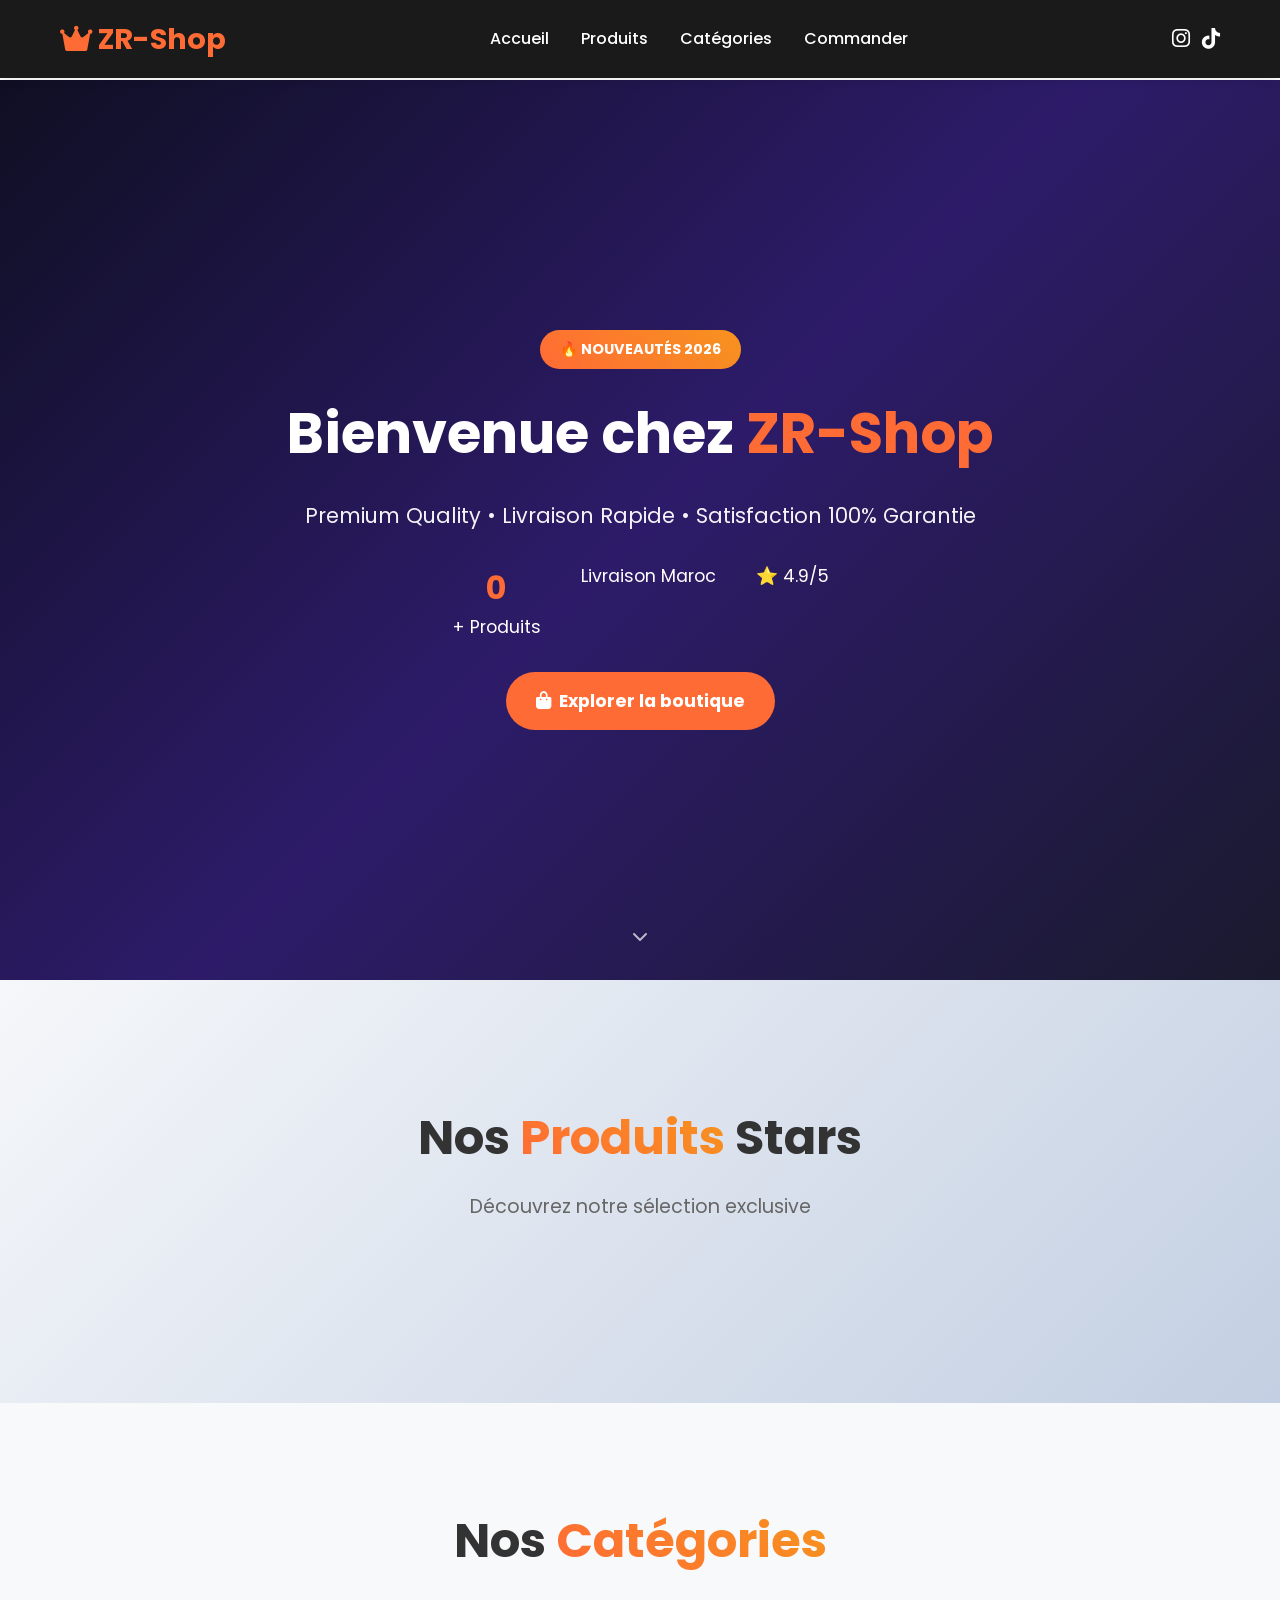
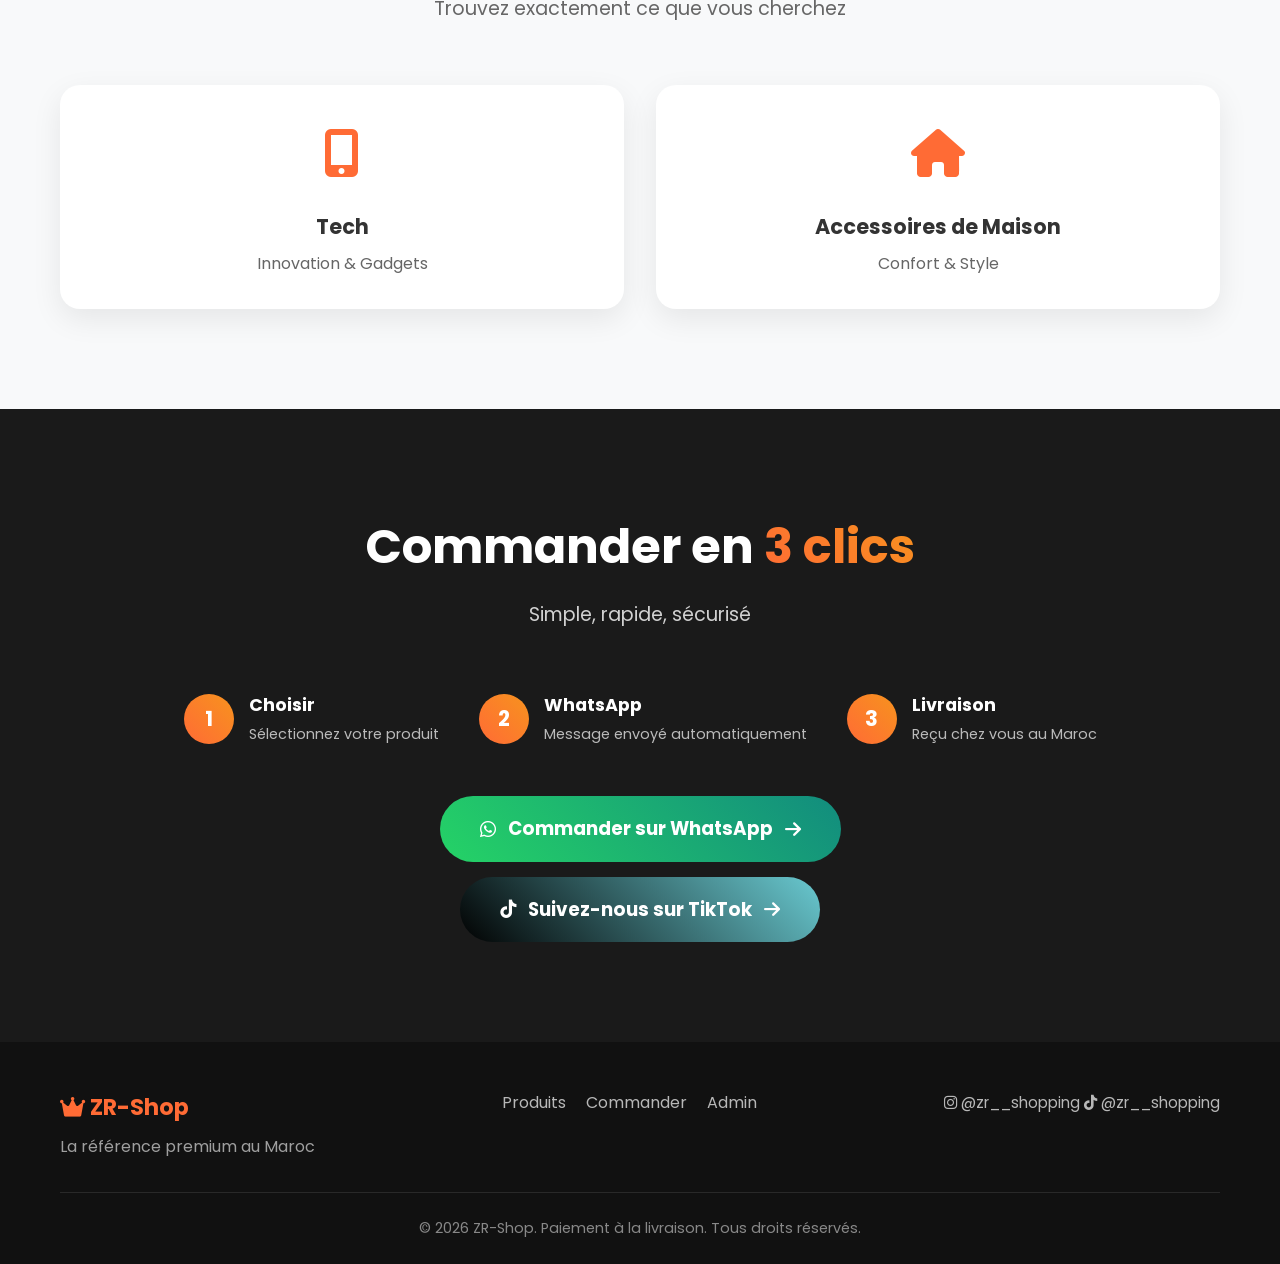
==== index.html @ 5c5ef99a "Add files via upload" ====
<!DOCTYPE html>
<html lang="fr">
<head>
    <meta charset="UTF-8">
    <meta name="viewport" content="width=device-width, initial-scale=1.0">
    <title>ZR-Shop - Boutique Premium 🔥</title>
    <link rel="stylesheet" href="style.css">
    <link href="https://cdnjs.cloudflare.com/ajax/libs/font-awesome/6.0.0/css/all.min.css" rel="stylesheet">
    <link href="https://fonts.googleapis.com/css2?family=Poppins:wght@300;400;500;600;700&display=swap" rel="stylesheet">
</head>
<body>
    <header>
        <nav class="navbar">
            <div class="nav-container">
                <div class="logo">
                    <h2><i class="fas fa-crown"></i> ZR-Shop</h2>
                </div>
                <ul class="nav-menu">
                    <li><a href="#home">Accueil</a></li>
                    <li><a href="#products">Produits</a></li>
                    <li><a href="#categories">Catégories</a></li>
                    <li><a href="#contact">Commander</a></li>
                </ul>
                <div class="nav-actions">
                    <a href="https://instagram.com/zr__shopping" class="nav-social" target="_blank">
                        <i class="fab fa-instagram"></i>
                    </a>
                    <a href="https://tiktok.com/@zr__shopping" class="nav-social" target="_blank">
                        <i class="fab fa-tiktok"></i>
                    </a>
                    <div class="hamburger">
                        <span></span><span></span><span></span>
                    </div>
                </div>
            </div>
        </nav>
    </header>

    <main>
        <section id="home" class="hero">
            <div class="hero-bg"></div>
            <div class="hero-content">
                <div class="badge">🔥 NOUVEAUTÉS 2026</div>
                <h1>Bienvenue chez <span>ZR-Shop</span></h1>
                <p class="hero-subtitle">Premium Quality • Livraison Rapide • Satisfaction 100% Garantie</p>
                <div class="hero-stats">
                    <div><span id="productsCountHero">0</span>+ Produits</div>
                    <div>Livraison Maroc</div>
                    <div>⭐ 4.9/5</div>
                </div>
                <div class="hero-buttons">
                    <a href="#products" class="cta-button primary">
                        <i class="fas fa-shopping-bag"></i> Explorer la boutique
                    </a>
                </div>
            </div>
            <div class="scroll-indicator"><i class="fas fa-chevron-down"></i></div>
        </section>

        <section id="products" class="products premium">
            <div class="container">
                <div class="section-header">
                    <h2>Nos <span>Produits</span> Stars</h2>
                    <p>Découvrez notre sélection exclusive</p>
                </div>
                <div class="products-grid" id="productsGrid"></div>
                <div class="load-more" id="loadMoreBtn" style="display:none;">
                    <button class="cta-button outline" onclick="zrshop.visibleProducts+=6;zrshop.renderProducts();">Charger plus</button>
                </div>
            </div>
        </section>

        <section id="categories" class="categories">
            <div class="container">
                <div class="section-header">
                    <h2>Nos <span>Catégories</span></h2>
                    <p>Trouvez exactement ce que vous cherchez</p>
                </div>
                <div class="categories-grid">
                    <div class="category-card" data-category="Tech">
                        <div class="category-icon"><i class="fas fa-mobile-alt"></i></div>
                        <h3>Tech</h3><p>Innovation & Gadgets</p>
                    </div>
                    <div class="category-card" data-category="Accessoires de Maison">
                        <div class="category-icon"><i class="fas fa-home"></i></div>
                        <h3>Accessoires de Maison</h3><p>Confort & Style</p>
                    </div>
                </div>
            </div>
        </section>

        <section id="contact" class="contact">
            <div class="container">
                <div class="section-header light">
                    <h2>Commander en <span>3 clics</span></h2>
                    <p>Simple, rapide, sécurisé</p>
                </div>
                <div class="order-steps">
                    <div class="step">
                        <div class="step-number">1</div>
                        <div class="step-content"><h3>Choisir</h3><p>Sélectionnez votre produit</p></div>
                    </div>
                    <div class="step">
                        <div class="step-number">2</div>
                        <div class="step-content"><h3>WhatsApp</h3><p>Message envoyé automatiquement</p></div>
                    </div>
                    <div class="step">
                        <div class="step-number">3</div>
                        <div class="step-content"><h3>Livraison</h3><p>Reçu chez vous au Maroc</p></div>
                    </div>
                </div>
                <div class="instagram-cta">
                    <a href="https://wa.me/212728805714" target="_blank" class="instagram-btn giant whatsapp-btn">
                        <i class="fab fa-whatsapp"></i>
                        <span>Commander sur WhatsApp</span>
                        <i class="fas fa-arrow-right"></i>
                    </a>
                    <a href="https://tiktok.com/@zr__shopping" target="_blank" class="instagram-btn giant tiktok-btn">
                        <i class="fab fa-tiktok"></i>
                        <span>Suivez-nous sur TikTok</span>
                        <i class="fas fa-arrow-right"></i>
                    </a>
                </div>
            </div>
        </section>
    </main>

    <footer>
        <div class="container">
            <div class="footer-content">
                <div class="footer-brand">
                    <h3><i class="fas fa-crown"></i> ZR-Shop</h3>
                    <p>La référence premium au Maroc</p>
                </div>
                <div class="footer-links">
                    <a href="#products">Produits</a>
                    <a href="#contact">Commander</a>
                    <a href="admin.html">Admin</a>
                </div>
                <div class="footer-social">
                    <a href="https://instagram.com/zr__shopping" target="_blank">
                        <i class="fab fa-instagram"></i> @zr__shopping
                    </a>
                    <a href="https://tiktok.com/@zr__shopping" target="_blank">
                        <i class="fab fa-tiktok"></i> @zr__shopping
                    </a>
                </div>
            </div>
            <div class="footer-bottom">
                <p>&copy; 2026 ZR-Shop. Paiement à la livraison. Tous droits réservés.</p>
            </div>
        </div>
    </footer>

    <script src="script.js"></script>
</body>
</html>
---- style.css ----
* { margin:0; padding:0; box-sizing:border-box; }
body { font-family:'Poppins','Arial',sans-serif; line-height:1.6; color:#333; }
.container { max-width:1200px; margin:0 auto; padding:0 20px; }

/* ── NAVBAR ── */
.navbar { background:#1a1a1a; padding:1rem 0; position:fixed; width:100%; top:0; z-index:1000; box-shadow:0 2px 10px rgba(0,0,0,0.1); }
.nav-container { max-width:1200px; margin:0 auto; padding:0 20px; display:flex; justify-content:space-between; align-items:center; }
.logo h2 { color:#ff6b35; font-size:1.8rem; }
.nav-menu { display:flex; list-style:none; gap:2rem; }
.nav-menu a { color:white; text-decoration:none; font-weight:500; transition:color 0.3s; }
.nav-menu a:hover { color:#ff6b35; }
.nav-actions { display:flex; align-items:center; gap:12px; }
.nav-social { color:white; font-size:1.3rem; text-decoration:none; transition:color 0.3s; }
.nav-social:hover { color:#ff6b35; }
.hamburger { display:none; flex-direction:column; cursor:pointer; }
.hamburger span { width:25px; height:3px; background:white; margin:3px 0; transition:0.3s; }

/* ── HERO ── */
.hero { position:relative; height:100vh; display:flex; align-items:center; justify-content:center; overflow:hidden; margin-top:80px; }
.hero-bg { position:absolute; top:0; left:0; width:100%; height:100%; background:linear-gradient(135deg,#0f0f23 0%,#2d1b69 50%,#1a1a2e 100%); animation:heroPulse 4s ease-in-out infinite alternate; }
@keyframes heroPulse { 0%{opacity:0.8} 100%{opacity:1} }
.hero-content { position:relative; z-index:2; max-width:800px; text-align:center; color:white; }
.badge { background:linear-gradient(45deg,#ff6b35,#f7931e); color:white; padding:8px 20px; border-radius:25px; font-size:0.9rem; font-weight:bold; display:inline-block; margin-bottom:20px; animation:badgeFloat 3s ease-in-out infinite; }
@keyframes badgeFloat { 0%,100%{transform:translateY(0)} 50%{transform:translateY(-10px)} }
.hero-content h1 { font-size:3.5rem; margin-bottom:1rem; }
.hero-content h1 span { color:#ff6b35; }
.hero-subtitle { font-size:1.3rem; margin:20px 0 30px; opacity:0.95; }
.hero-stats { display:flex; justify-content:center; gap:40px; margin:30px 0; font-size:1.1rem; }
.hero-stats div { text-align:center; }
.hero-stats span { font-size:2rem; font-weight:bold; color:#ff6b35; display:block; }
.hero-buttons { margin-top:20px; }
.scroll-indicator { position:absolute; bottom:30px; left:50%; transform:translateX(-50%); color:rgba(255,255,255,0.7); animation:bounce 2s infinite; }
@keyframes bounce { 0%,20%,50%,80%,100%{transform:translateX(-50%) translateY(0)} 40%{transform:translateX(-50%) translateY(-10px)} 60%{transform:translateX(-50%) translateY(-5px)} }

/* ── BUTTONS ── */
.cta-button { display:inline-flex; align-items:center; gap:8px; background:#ff6b35; color:white; padding:15px 30px; text-decoration:none; border-radius:50px; font-weight:bold; font-size:1.1rem; transition:all 0.3s; border:none; cursor:pointer; }
.cta-button:hover { transform:translateY(-3px); box-shadow:0 10px 25px rgba(255,107,53,0.4); }
.cta-button.outline { background:transparent; border:2px solid #ff6b35; color:#ff6b35; }

/* ── PRODUCTS ── */
.premium { padding:120px 0; background:linear-gradient(135deg,#f5f7fa 0%,#c3cfe2 100%); }
.section-header { text-align:center; margin-bottom:60px; }
.section-header h2 { font-size:3rem; margin-bottom:15px; }
.section-header h2 span { background:linear-gradient(45deg,#ff6b35,#f7931e); -webkit-background-clip:text; -webkit-text-fill-color:transparent; background-clip:text; }
.section-header p { font-size:1.2rem; color:#666; }
.section-header.light h2 { color:white; }
.section-header.light p { color:rgba(255,255,255,0.8); }
.products-grid { display:grid; grid-template-columns:repeat(auto-fit,minmax(300px,1fr)); gap:2rem; }
.load-more { display:flex; justify-content:center; margin-top:40px; }

.product-card { background:white; border-radius:25px; overflow:hidden; position:relative; transition:all 0.4s cubic-bezier(0.175,0.885,0.32,1.275); cursor:pointer; box-shadow:0 10px 30px rgba(0,0,0,0.1); }
.product-card::before { content:''; position:absolute; top:0; left:0; right:0; height:4px; background:linear-gradient(90deg,#ff6b35,#f7931e,#ff6b35); transform:scaleX(0); transition:transform 0.4s; }
.product-card:hover::before { transform:scaleX(1); }
.product-card:hover { transform:translateY(-20px) scale(1.02); box-shadow:0 30px 60px rgba(0,0,0,0.15); }
.product-image { position:relative; height:280px; }
.product-image::after { content:attr(data-stock); position:absolute; top:15px; right:15px; background:rgba(46,213,115,0.9); color:white; padding:8px 15px; border-radius:20px; font-weight:bold; font-size:0.85rem; }
.product-info { padding:1.5rem; }
.product-info h3 { font-size:1.3rem; margin-bottom:0.5rem; color:#1a1a1a; white-space:nowrap; overflow:hidden; text-overflow:ellipsis; }
.product-price { font-size:1.5rem; font-weight:bold; color:#ff6b35; margin-bottom:0.5rem; }
.product-desc { color:#666; margin-bottom:1rem; font-size:0.9rem; }

/* ── CATEGORIES ── */
.categories { padding:100px 0; background:#f8f9fa; }
.categories-grid { display:grid; grid-template-columns:repeat(auto-fit,minmax(250px,1fr)); gap:2rem; }
.category-card { background:white; border-radius:20px; padding:2rem; text-align:center; cursor:pointer; box-shadow:0 10px 30px rgba(0,0,0,0.08); transition:all 0.3s; }
.category-card:hover { transform:translateY(-10px); box-shadow:0 20px 40px rgba(0,0,0,0.15); }
.category-icon { font-size:3rem; color:#ff6b35; margin-bottom:1rem; }
.category-card h3 { font-size:1.3rem; margin-bottom:0.5rem; }
.category-card p { color:#666; }

/* ── CONTACT ── */
.contact { padding:100px 0; background:#1a1a1a; color:white; }
.order-steps { display:flex; justify-content:center; gap:40px; margin:50px 0; flex-wrap:wrap; }
.step { display:flex; align-items:center; gap:15px; }
.step-number { width:50px; height:50px; background:linear-gradient(45deg,#ff6b35,#f7931e); border-radius:50%; display:flex; align-items:center; justify-content:center; font-size:1.3rem; font-weight:bold; flex-shrink:0; }
.step-content h3 { font-size:1.1rem; margin-bottom:4px; }
.step-content p { color:rgba(255,255,255,0.7); font-size:0.9rem; }
.instagram-cta { display:flex; flex-direction:column; align-items:center; gap:15px; margin-top:20px; }
.instagram-btn { display:inline-flex; align-items:center; gap:12px; padding:18px 40px; text-decoration:none; border-radius:50px; font-size:1.15rem; font-weight:bold; transition:all 0.3s; }
.instagram-btn:hover { transform:translateY(-3px); box-shadow:0 15px 30px rgba(0,0,0,0.3); }
.whatsapp-btn { background:linear-gradient(45deg,#25D366,#128C7E); color:white; }
.tiktok-btn { background:linear-gradient(45deg,#010101,#69C9D0); color:white; }

/* ── FOOTER ── */
footer { background:#111; color:white; padding:3rem 0 1.5rem; }
.footer-content { display:flex; justify-content:space-between; align-items:flex-start; flex-wrap:wrap; gap:20px; margin-bottom:2rem; }
.footer-brand h3 { color:#ff6b35; font-size:1.4rem; margin-bottom:8px; }
.footer-brand p { color:rgba(255,255,255,0.6); }
.footer-links { display:flex; gap:20px; flex-wrap:wrap; }
.footer-links a { color:rgba(255,255,255,0.7); text-decoration:none; transition:color 0.3s; }
.footer-links a:hover { color:#ff6b35; }
.footer-social a { color:rgba(255,255,255,0.7); text-decoration:none; transition:color 0.3s; font-size:0.95rem; }
.footer-social a:hover { color:#ff6b35; }
.footer-bottom { border-top:1px solid rgba(255,255,255,0.1); padding-top:1.5rem; text-align:center; color:rgba(255,255,255,0.5); font-size:0.9rem; }

/* ── ADMIN ── */
.admin-body { background:linear-gradient(135deg,#667eea 0%,#764ba2 100%); min-height:100vh; }
.admin-container { max-width:1000px; margin:0 auto; padding:20px; }
.admin-header { background:white; padding:20px; border-radius:15px; display:flex; justify-content:space-between; align-items:center; margin-bottom:20px; box-shadow:0 5px 15px rgba(0,0,0,0.1); }
.admin-header h1 { color:#333; }
.logout-btn { background:#ff4757; color:white; border:none; padding:10px 20px; border-radius:25px; cursor:pointer; font-weight:bold; }
.admin-section { background:white; padding:30px; border-radius:15px; box-shadow:0 10px 30px rgba(0,0,0,0.1); margin-bottom:20px; }
.admin-section h2 { margin-bottom:25px; color:#333; display:flex; align-items:center; gap:10px; }
.admin-form { display:flex; flex-direction:column; gap:20px; }
.form-row { display:grid; grid-template-columns:1fr 1fr; gap:20px; }
.form-group label { font-weight:bold; margin-bottom:5px; display:block; color:#333; }
.form-group input, .form-group textarea, .form-group select { width:100%; padding:12px; border:2px solid #eee; border-radius:8px; font-size:16px; font-family:inherit; transition:border-color 0.3s; }
.form-group input:focus, .form-group textarea:focus, .form-group select:focus { outline:none; border-color:#667eea; }
.required { color:#ff4757; }
.admin-btn { padding:12px 24px; border:none; border-radius:25px; font-weight:bold; cursor:pointer; transition:all 0.3s; display:inline-flex; align-items:center; gap:8px; justify-content:center; font-size:0.9rem; }
.admin-btn.primary { background:linear-gradient(45deg,#667eea,#764ba2); color:white; width:100%; padding:15px; font-size:1rem; }
.admin-btn.primary:hover { transform:translateY(-2px); box-shadow:0 10px 20px rgba(102,126,234,0.4); }
.admin-btn.danger { background:#ff4757; color:white; }

/* Media upload */
.media-section { background:#f8f9fa; padding:25px; border-radius:15px; }
.media-section h3 { margin-bottom:15px; color:#333; }
.upload-area { border:3px dashed #ddd; border-radius:15px; padding:40px; text-align:center; cursor:pointer; transition:all 0.3s; background:white; }
.upload-area:hover { border-color:#667eea; background:#f0f4ff; }
.upload-area i { font-size:2.5rem; color:#667eea; margin-bottom:10px; }
.preview-container { display:flex; flex-wrap:wrap; gap:15px; margin-top:20px; }
.preview-item { position:relative; width:120px; height:120px; border-radius:10px; overflow:hidden; background:#f0f0f0; }
.preview-item img, .preview-item video { width:100%; height:100%; object-fit:cover; }
.remove-btn { position:absolute; top:5px; right:5px; background:#ff4757; color:white; border:none; border-radius:50%; width:25px; height:25px; cursor:pointer; font-size:14px; font-weight:bold; display:flex; align-items:center; justify-content:center; }

/* Product admin list */
.product-admin-item { display:flex; justify-content:space-between; align-items:center; padding:15px; border:2px solid #eee; border-radius:10px; margin-bottom:15px; background:#f8f9fa; }

/* Token section */
.token-box { border-radius:12px; padding:18px 20px; border:2px solid #eee; }
.token-ok { background:#f0fff4; border-color:#2ed573; }
.token-missing { background:#fff8e1; border-color:#ffc107; }

/* ── RESPONSIVE ── */
@media (max-width:768px) {
    .hamburger { display:flex; }
    .nav-menu { position:fixed; left:-100%; top:70px; flex-direction:column; background:#1a1a1a; width:100%; text-align:center; transition:0.3s; padding:2rem 0; }
    .nav-menu.active { left:0; }
    .hero-content h1 { font-size:2.2rem; }
    .hero-stats { flex-direction:column; gap:20px; }
    .form-row { grid-template-columns:1fr; }
    .order-steps { flex-direction:column; gap:20px; }
    .footer-content { flex-direction:column; }
    .instagram-btn { padding:14px 28px; font-size:1rem; }
    .section-header h2 { font-size:2.2rem; }
}
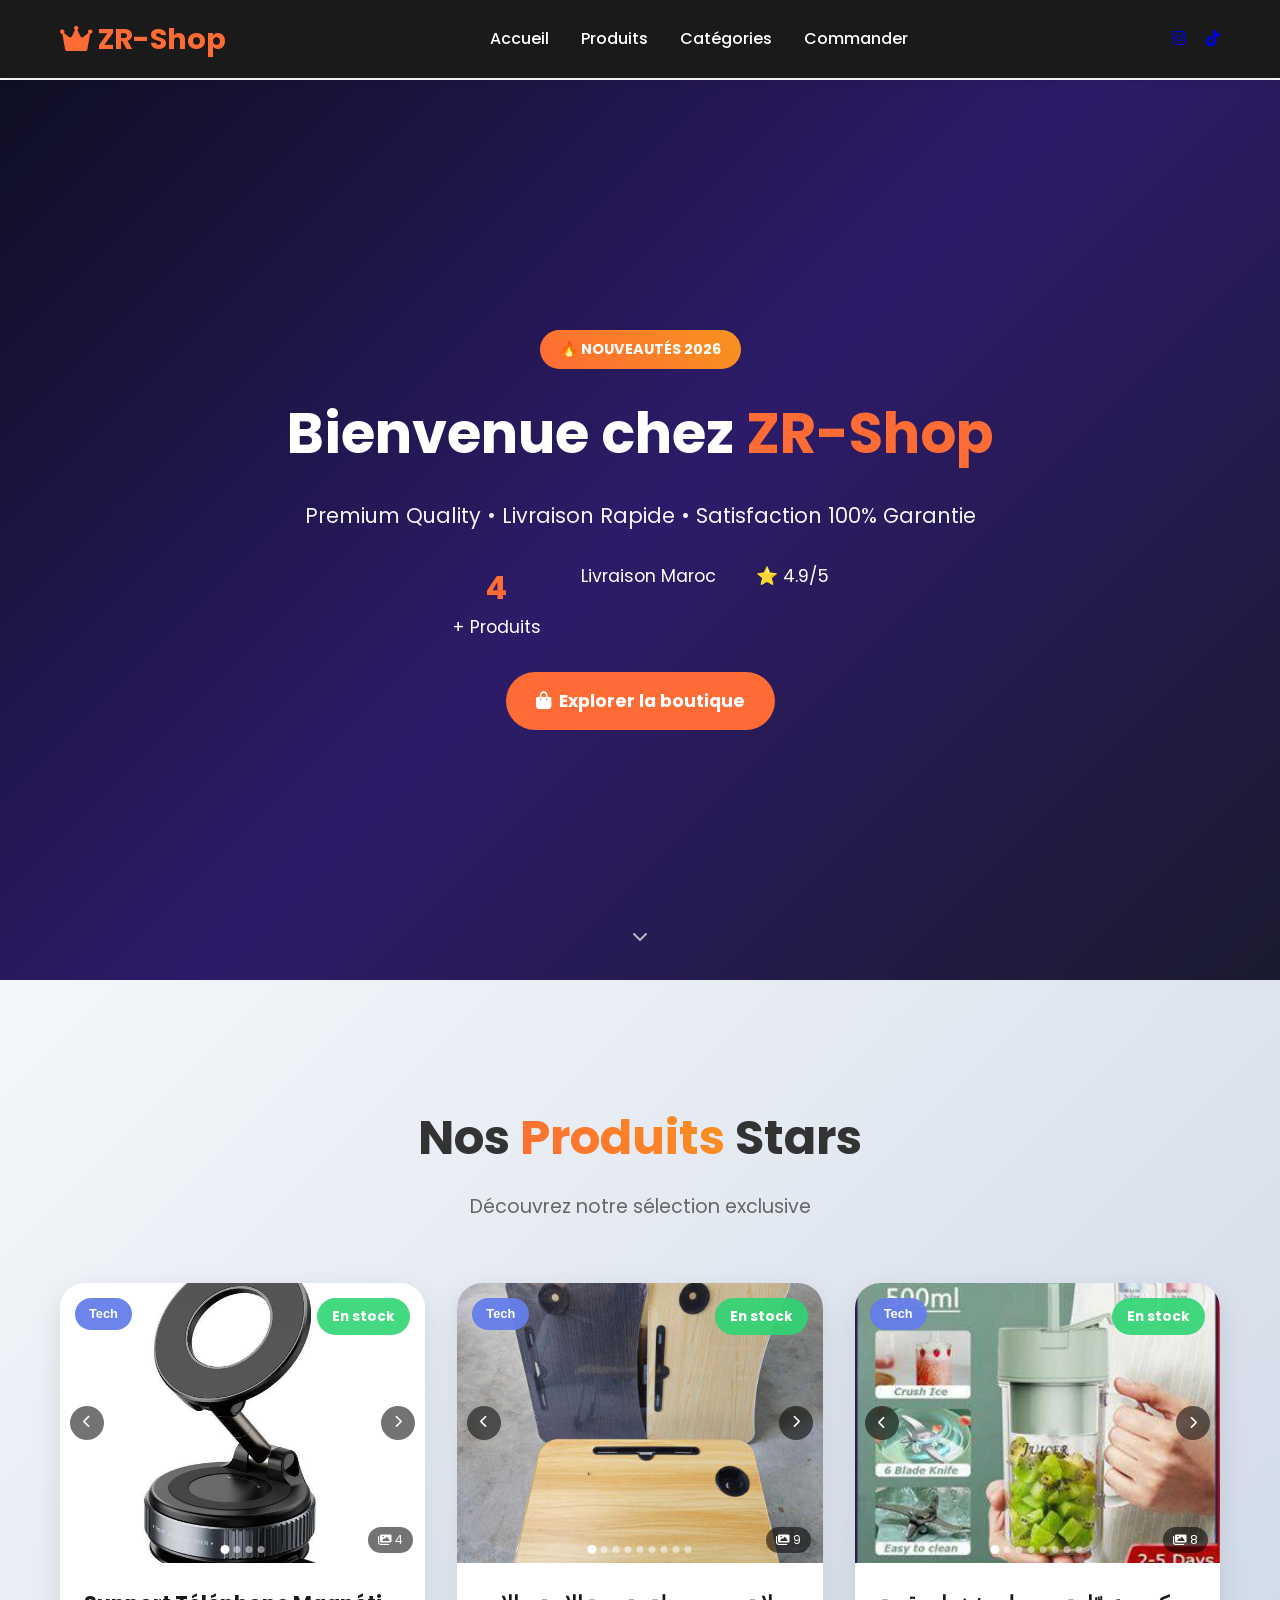
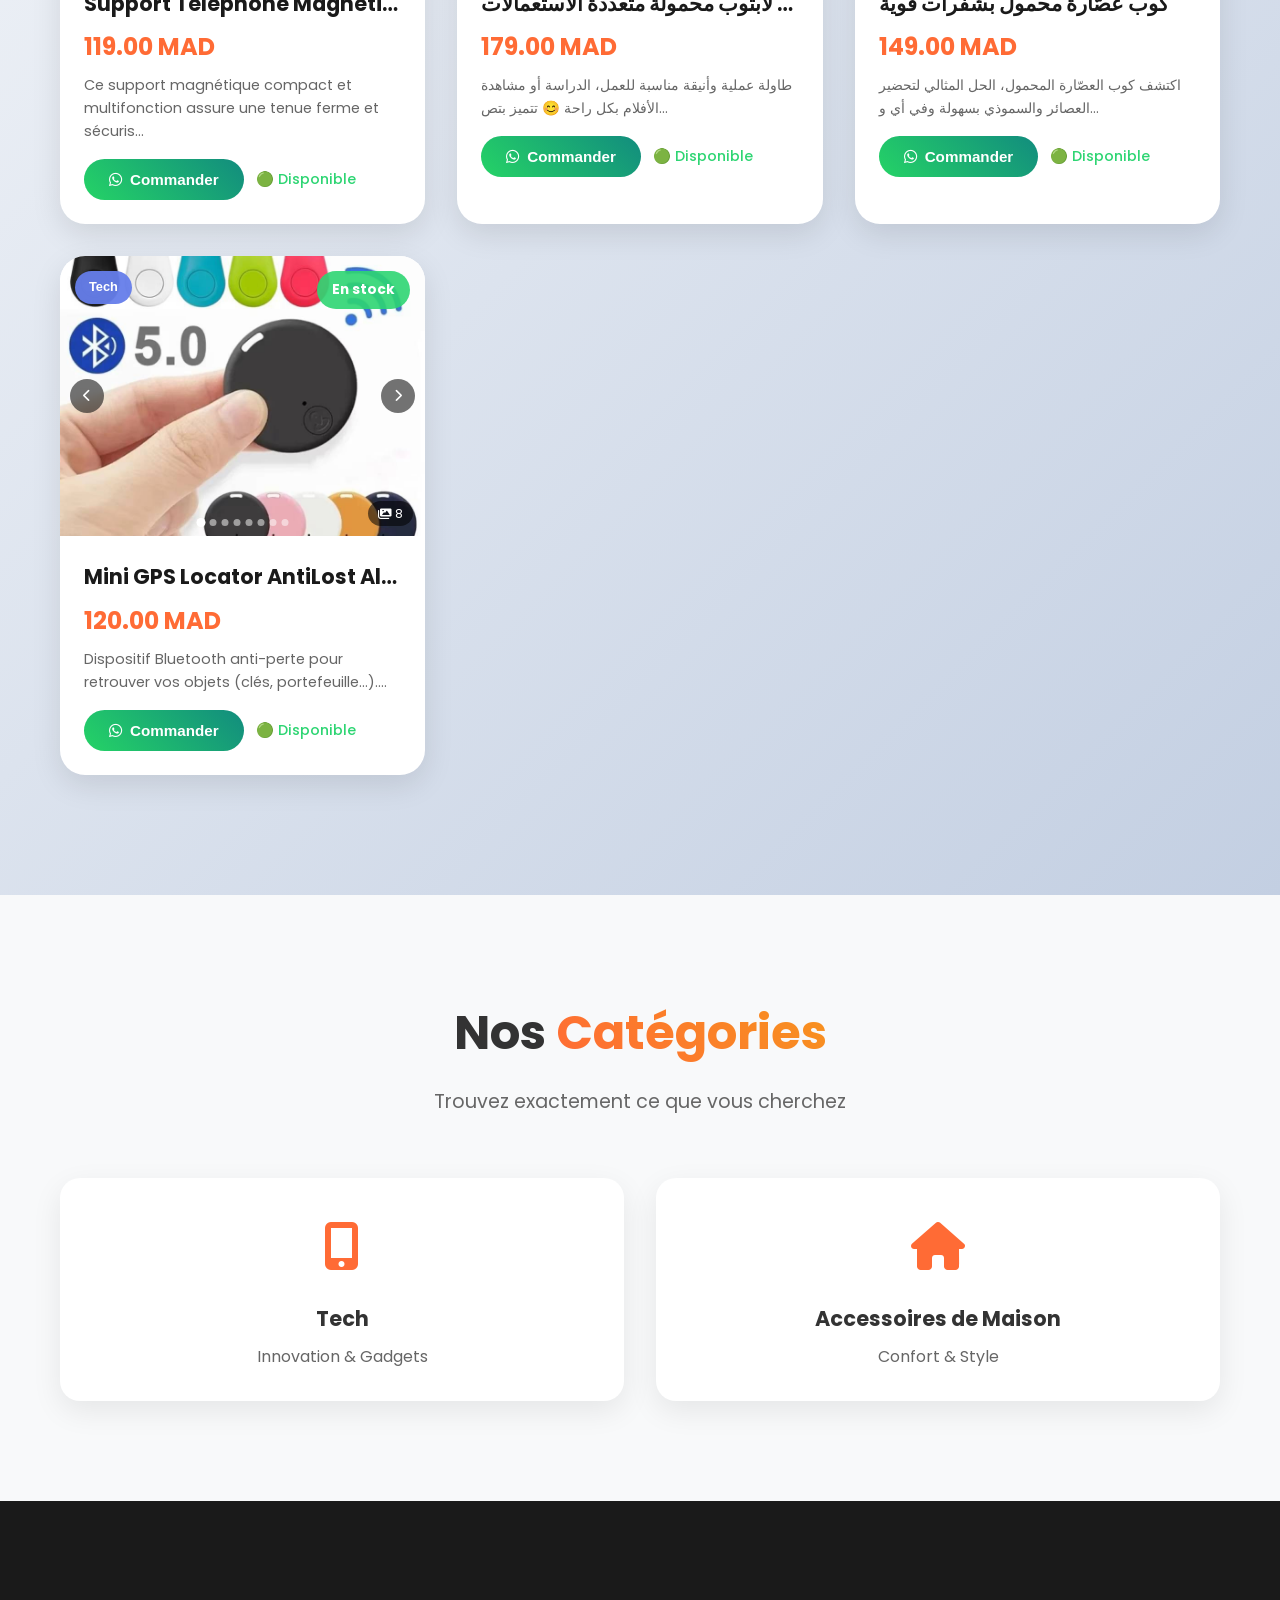
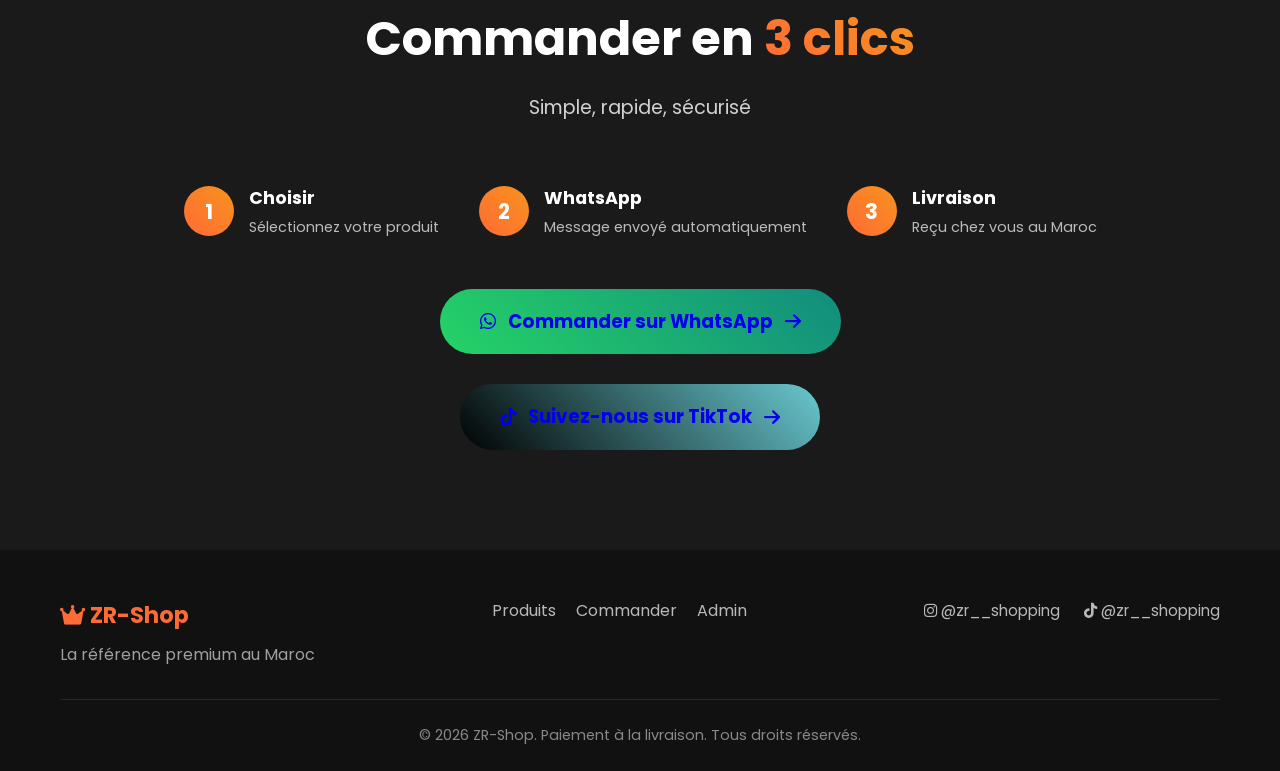
==== commit d086deff: "Fix HTML formatting and update social links" ====
--- a/index.html
+++ b/index.html
@@ -22,14 +22,16 @@
                     <li><a href="#contact">Commander</a></li>
                 </ul>
                 <div class="nav-actions">
-                    <a href="https://instagram.com/zr__shopping" class="nav-social" target="_blank">
+                    <a href="https://instagram.com/zr__shopping" class="nav-ig" target="_blank">
                         <i class="fab fa-instagram"></i>
                     </a>
-                    <a href="https://tiktok.com/@zr__shopping" class="nav-social" target="_blank">
+                    <a href="https://www.tiktok.com/@zr__sushiceo" class="nav-ig" target="_blank" style="margin-left:8px;">
                         <i class="fab fa-tiktok"></i>
                     </a>
                     <div class="hamburger">
-                        <span></span><span></span><span></span>
+                        <span></span>
+                        <span></span>
+                        <span></span>
                     </div>
                 </div>
             </div>
@@ -37,6 +39,7 @@
     </header>
 
     <main>
+        <!-- HERO -->
         <section id="home" class="hero">
             <div class="hero-bg"></div>
             <div class="hero-content">
@@ -54,22 +57,28 @@
                     </a>
                 </div>
             </div>
-            <div class="scroll-indicator"><i class="fas fa-chevron-down"></i></div>
+            <div class="scroll-indicator">
+                <i class="fas fa-chevron-down"></i>
+            </div>
         </section>
 
+        <!-- PRODUITS -->
         <section id="products" class="products premium">
             <div class="container">
                 <div class="section-header">
                     <h2>Nos <span>Produits</span> Stars</h2>
                     <p>Découvrez notre sélection exclusive</p>
                 </div>
-                <div class="products-grid" id="productsGrid"></div>
+                <div class="products-grid" id="productsGrid">
+                    <!-- Produits chargés dynamiquement -->
+                </div>
                 <div class="load-more" id="loadMoreBtn" style="display:none;">
                     <button class="cta-button outline" onclick="zrshop.visibleProducts+=6;zrshop.renderProducts();">Charger plus</button>
                 </div>
             </div>
         </section>
 
+        <!-- CATÉGORIES -->
         <section id="categories" class="categories">
             <div class="container">
                 <div class="section-header">
@@ -78,17 +87,24 @@
                 </div>
                 <div class="categories-grid">
                     <div class="category-card" data-category="Tech">
-                        <div class="category-icon"><i class="fas fa-mobile-alt"></i></div>
-                        <h3>Tech</h3><p>Innovation & Gadgets</p>
+                        <div class="category-icon">
+                            <i class="fas fa-mobile-alt"></i>
+                        </div>
+                        <h3>Tech</h3>
+                        <p>Innovation & Gadgets</p>
                     </div>
                     <div class="category-card" data-category="Accessoires de Maison">
-                        <div class="category-icon"><i class="fas fa-home"></i></div>
-                        <h3>Accessoires de Maison</h3><p>Confort & Style</p>
+                        <div class="category-icon">
+                            <i class="fas fa-home"></i>
+                        </div>
+                        <h3>Accessoires de Maison</h3>
+                        <p>Confort & Style</p>
                     </div>
                 </div>
             </div>
         </section>
 
+        <!-- COMMANDER -->
         <section id="contact" class="contact">
             <div class="container">
                 <div class="section-header light">
@@ -98,24 +114,33 @@
                 <div class="order-steps">
                     <div class="step">
                         <div class="step-number">1</div>
-                        <div class="step-content"><h3>Choisir</h3><p>Sélectionnez votre produit</p></div>
+                        <div class="step-content">
+                            <h3>Choisir</h3>
+                            <p>Sélectionnez votre produit</p>
+                        </div>
                     </div>
                     <div class="step">
                         <div class="step-number">2</div>
-                        <div class="step-content"><h3>WhatsApp</h3><p>Message envoyé automatiquement</p></div>
+                        <div class="step-content">
+                            <h3>WhatsApp</h3>
+                            <p>Message envoyé automatiquement</p>
+                        </div>
                     </div>
                     <div class="step">
                         <div class="step-number">3</div>
-                        <div class="step-content"><h3>Livraison</h3><p>Reçu chez vous au Maroc</p></div>
+                        <div class="step-content">
+                            <h3>Livraison</h3>
+                            <p>Reçu chez vous au Maroc</p>
+                        </div>
                     </div>
                 </div>
                 <div class="instagram-cta">
-                    <a href="https://wa.me/212728805714" target="_blank" class="instagram-btn giant whatsapp-btn">
+                    <a href="https://wa.me/212728805714" target="_blank" class="instagram-btn giant" style="background:linear-gradient(45deg,#25D366,#128C7E);">
                         <i class="fab fa-whatsapp"></i>
                         <span>Commander sur WhatsApp</span>
                         <i class="fas fa-arrow-right"></i>
                     </a>
-                    <a href="https://tiktok.com/@zr__shopping" target="_blank" class="instagram-btn giant tiktok-btn">
+                    <a href="https://www.tiktok.com/@zr__sushiceo" target="_blank" class="instagram-btn giant" style="background:linear-gradient(45deg,#010101,#69C9D0);margin-top:15px;">
                         <i class="fab fa-tiktok"></i>
                         <span>Suivez-nous sur TikTok</span>
                         <i class="fas fa-arrow-right"></i>
@@ -141,7 +166,7 @@
                     <a href="https://instagram.com/zr__shopping" target="_blank">
                         <i class="fab fa-instagram"></i> @zr__shopping
                     </a>
-                    <a href="https://tiktok.com/@zr__shopping" target="_blank">
+                    <a href="https://www.tiktok.com/@zr__sushiceo" target="_blank" style="margin-left:20px;">
                         <i class="fab fa-tiktok"></i> @zr__shopping
                     </a>
                 </div>
@@ -154,4 +179,4 @@
 
     <script src="script.js"></script>
 </body>
-</html>+</html>
